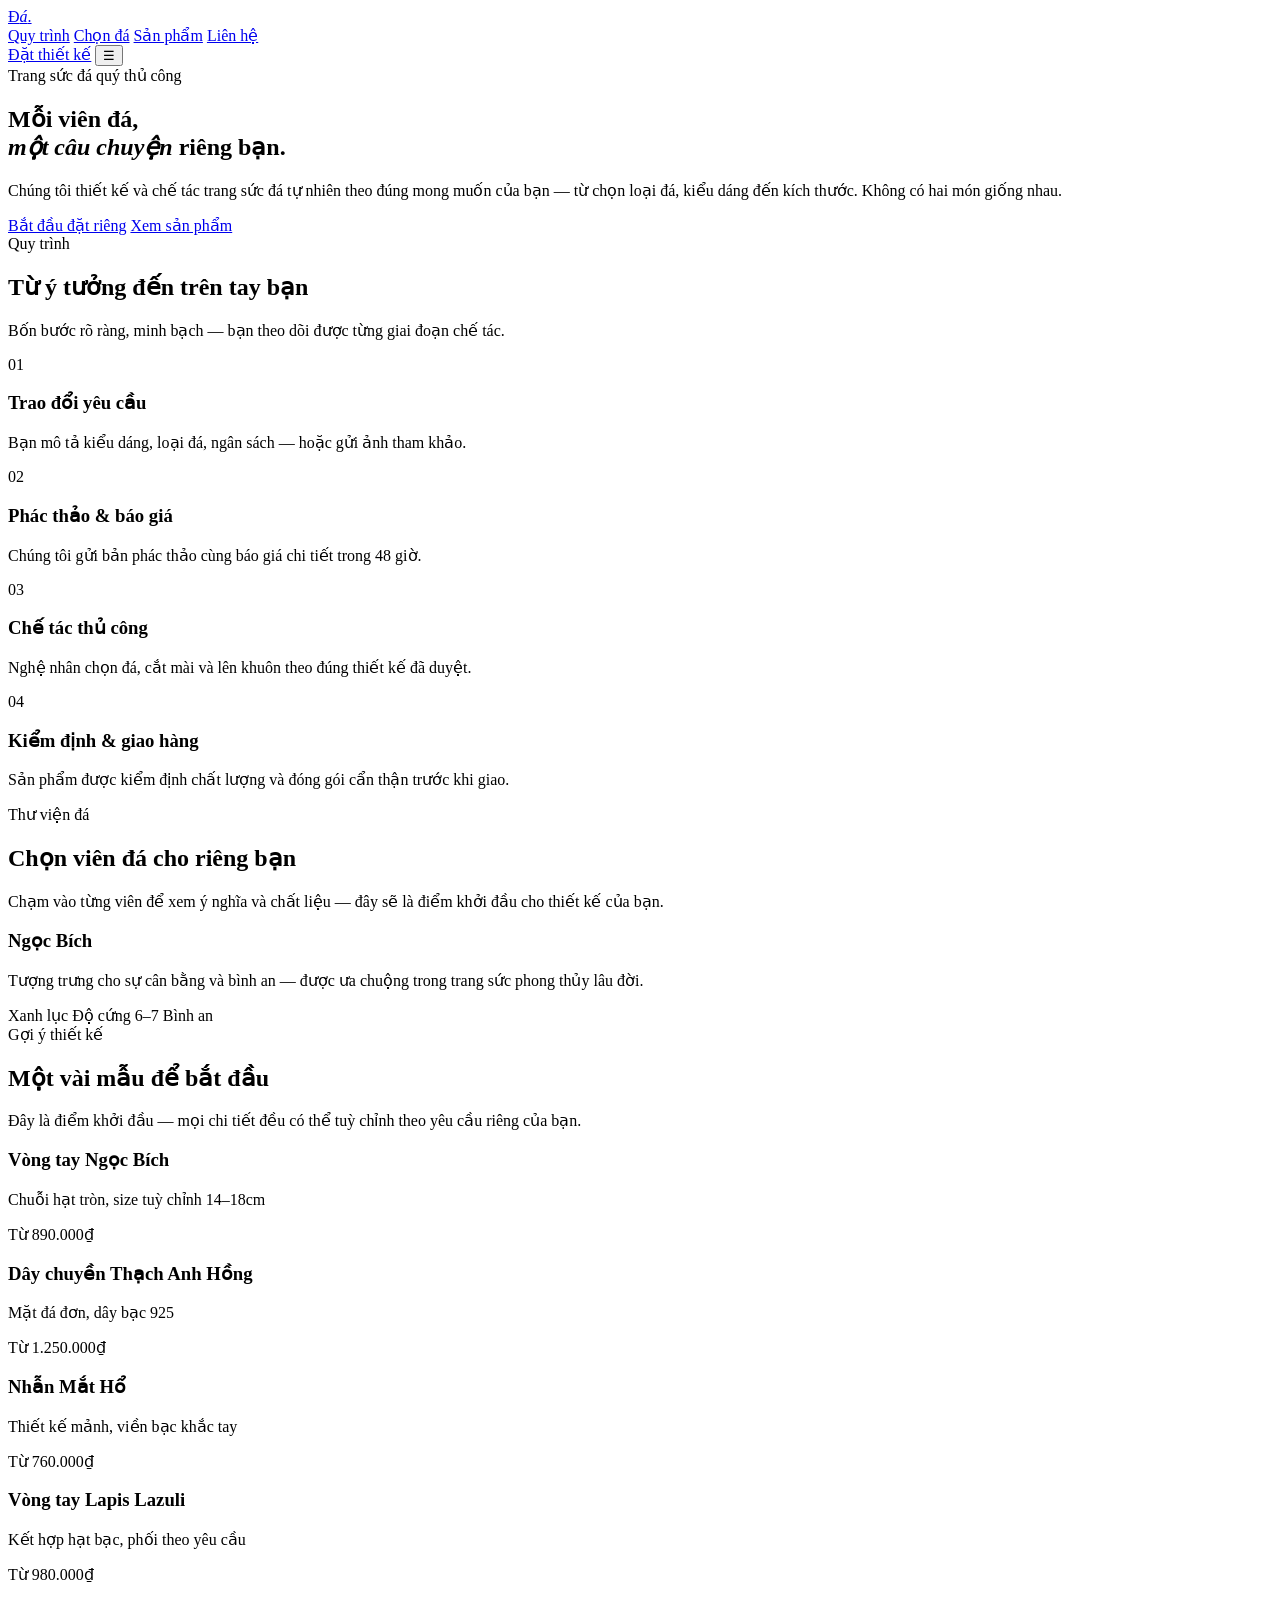
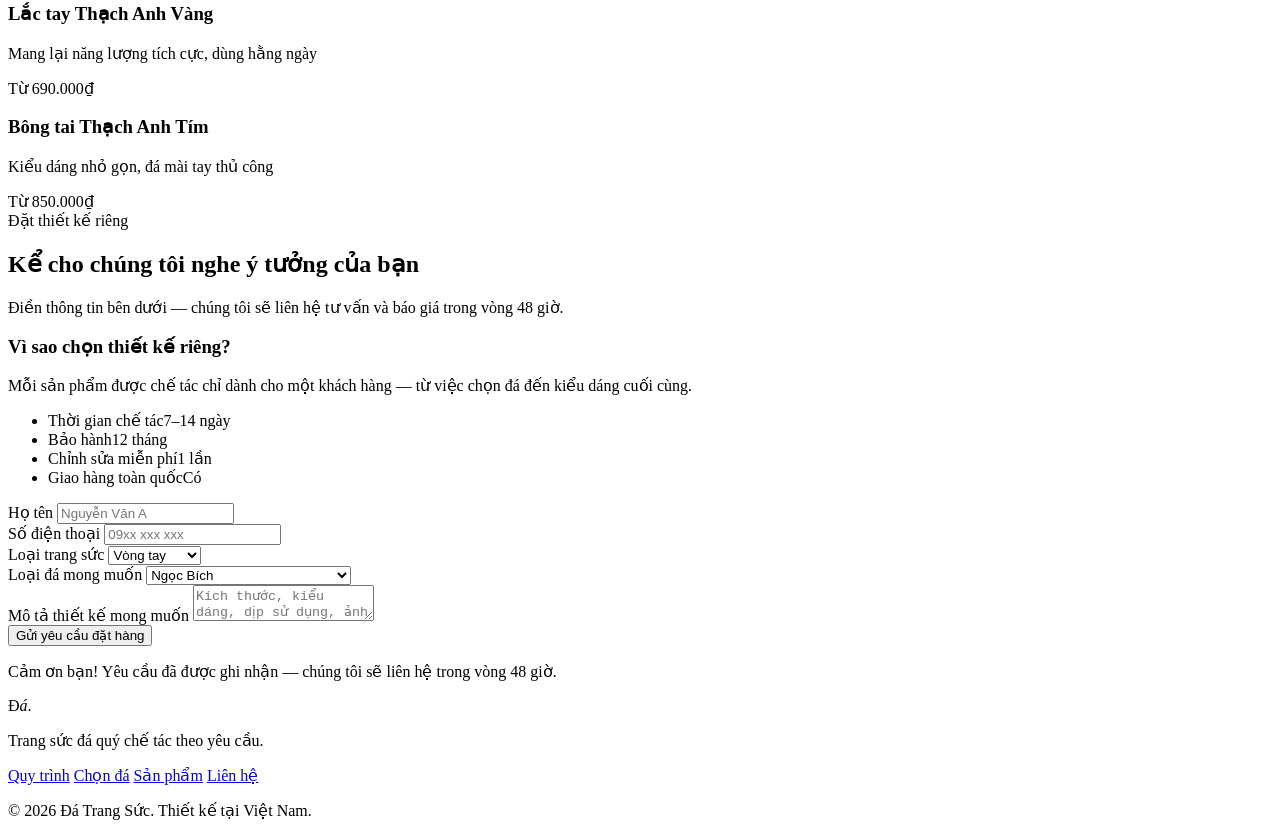
==== index.html @ 9702680a "Add files via upload" ====
<!DOCTYPE html>
<html lang="vi">
<head>
<meta charset="UTF-8">
<meta name="viewport" content="width=device-width, initial-scale=1.0">
<title>ĐÁ — Trang sức đá quý theo yêu cầu</title>
<link rel="preconnect" href="https://fonts.googleapis.com">
<link rel="preconnect" href="https://fonts.gstatic.com" crossorigin>
<link href="https://fonts.googleapis.com/css2?family=Fraunces:opsz,wght@9..144,300;9..144,400;9..144,500;9..144,600&family=Inter:wght@300;400;500;600&display=swap" rel="stylesheet">
<link rel="stylesheet" href="css/style.css">
</head>
<body>

<header>
  <nav>
    <a href="#top" class="logo">Đ<em>á</em>.</a>
    <div class="nav-links">
      <a href="#quy-trinh">Quy trình</a>
      <a href="#chon-da">Chọn đá</a>
      <a href="#san-pham">Sản phẩm</a>
      <a href="#dat-hang">Liên hệ</a>
    </div>
    <a href="#dat-hang" class="btn nav-cta">Đặt thiết kế</a>
    <button class="nav-toggle" aria-label="Menu">☰</button>
  </nav>
</header>

<main id="top">

  <section class="hero">
    <div class="wrap">
      <div>
        <span class="eyebrow">Trang sức đá quý thủ công</span>
        <h1>Mỗi viên đá,<br><em>một câu chuyện</em> riêng bạn.</h1>
        <p>Chúng tôi thiết kế và chế tác trang sức đá tự nhiên theo đúng mong muốn của bạn — từ chọn loại đá, kiểu dáng đến kích thước. Không có hai món giống nhau.</p>
        <div class="hero-actions">
          <a href="#dat-hang" class="btn">Bắt đầu đặt riêng</a>
          <a href="#san-pham" class="btn btn-outline">Xem sản phẩm</a>
        </div>
      </div>
      <div class="stone-cluster">
        <div class="stone s1"></div>
        <div class="stone s2"></div>
        <div class="stone s3"></div>
        <div class="stone s4"></div>
      </div>
    </div>
  </section>

  <section id="quy-trinh">
    <div class="wrap">
      <div class="section-head reveal">
        <span class="eyebrow">Quy trình</span>
        <h2>Từ ý tưởng đến trên tay bạn</h2>
        <p>Bốn bước rõ ràng, minh bạch — bạn theo dõi được từng giai đoạn chế tác.</p>
      </div>
      <div class="process-list reveal">
        <div class="process-item">
          <span class="process-num">01</span>
          <h3>Trao đổi yêu cầu</h3>
          <p>Bạn mô tả kiểu dáng, loại đá, ngân sách — hoặc gửi ảnh tham khảo.</p>
        </div>
        <div class="process-item">
          <span class="process-num">02</span>
          <h3>Phác thảo & báo giá</h3>
          <p>Chúng tôi gửi bản phác thảo cùng báo giá chi tiết trong 48 giờ.</p>
        </div>
        <div class="process-item">
          <span class="process-num">03</span>
          <h3>Chế tác thủ công</h3>
          <p>Nghệ nhân chọn đá, cắt mài và lên khuôn theo đúng thiết kế đã duyệt.</p>
        </div>
        <div class="process-item">
          <span class="process-num">04</span>
          <h3>Kiểm định & giao hàng</h3>
          <p>Sản phẩm được kiểm định chất lượng và đóng gói cẩn thận trước khi giao.</p>
        </div>
      </div>
    </div>
  </section>

  <section id="chon-da" class="selector-section">
    <div class="wrap">
      <div class="section-head reveal">
        <span class="eyebrow">Thư viện đá</span>
        <h2>Chọn viên đá cho riêng bạn</h2>
        <p>Chạm vào từng viên để xem ý nghĩa và chất liệu — đây sẽ là điểm khởi đầu cho thiết kế của bạn.</p>
      </div>
      <div class="selector-grid reveal">
        <div class="swatch-wrap">
          <div class="swatches" id="swatchList"></div>
        </div>
        <div class="stone-preview">
          <div class="preview-visual">
            <div class="preview-stone" id="previewStone"></div>
          </div>
          <h3 class="preview-name" id="previewName">Ngọc Bích</h3>
          <p class="preview-meaning" id="previewMeaning">Tượng trưng cho sự cân bằng và bình an — được ưa chuộng trong trang sức phong thủy lâu đời.</p>
          <div class="preview-tags" id="previewTags">
            <span class="tag">Xanh lục</span>
            <span class="tag">Độ cứng 6–7</span>
            <span class="tag">Bình an</span>
          </div>
        </div>
      </div>
    </div>
  </section>

  <section id="san-pham">
    <div class="wrap">
      <div class="section-head reveal">
        <span class="eyebrow">Gợi ý thiết kế</span>
        <h2>Một vài mẫu để bắt đầu</h2>
        <p>Đây là điểm khởi đầu — mọi chi tiết đều có thể tuỳ chỉnh theo yêu cầu riêng của bạn.</p>
      </div>
      <div class="product-grid reveal">
        <div class="product-card">
          <div class="product-visual p1"><div class="stone"></div></div>
          <div class="product-info">
            <h3>Vòng tay Ngọc Bích</h3>
            <p>Chuỗi hạt tròn, size tuỳ chỉnh 14–18cm</p>
            <div class="price">Từ 890.000₫</div>
          </div>
        </div>
        <div class="product-card">
          <div class="product-visual p2"><div class="stone"></div></div>
          <div class="product-info">
            <h3>Dây chuyền Thạch Anh Hồng</h3>
            <p>Mặt đá đơn, dây bạc 925</p>
            <div class="price">Từ 1.250.000₫</div>
          </div>
        </div>
        <div class="product-card">
          <div class="product-visual p3"><div class="stone"></div></div>
          <div class="product-info">
            <h3>Nhẫn Mắt Hổ</h3>
            <p>Thiết kế mảnh, viền bạc khắc tay</p>
            <div class="price">Từ 760.000₫</div>
          </div>
        </div>
        <div class="product-card">
          <div class="product-visual p4"><div class="stone"></div></div>
          <div class="product-info">
            <h3>Vòng tay Lapis Lazuli</h3>
            <p>Kết hợp hạt bạc, phối theo yêu cầu</p>
            <div class="price">Từ 980.000₫</div>
          </div>
        </div>
        <div class="product-card">
          <div class="product-visual p5"><div class="stone"></div></div>
          <div class="product-info">
            <h3>Lắc tay Thạch Anh Vàng</h3>
            <p>Mang lại năng lượng tích cực, dùng hằng ngày</p>
            <div class="price">Từ 690.000₫</div>
          </div>
        </div>
        <div class="product-card">
          <div class="product-visual p6"><div class="stone"></div></div>
          <div class="product-info">
            <h3>Bông tai Thạch Anh Tím</h3>
            <p>Kiểu dáng nhỏ gọn, đá mài tay thủ công</p>
            <div class="price">Từ 850.000₫</div>
          </div>
        </div>
      </div>
    </div>
  </section>

  <section id="dat-hang" class="order-section">
    <div class="wrap">
      <div class="section-head reveal">
        <span class="eyebrow">Đặt thiết kế riêng</span>
        <h2>Kể cho chúng tôi nghe ý tưởng của bạn</h2>
        <p>Điền thông tin bên dưới — chúng tôi sẽ liên hệ tư vấn và báo giá trong vòng 48 giờ.</p>
      </div>
      <div class="order-grid reveal">
        <div class="order-note">
          <h3>Vì sao chọn thiết kế riêng?</h3>
          <p>Mỗi sản phẩm được chế tác chỉ dành cho một khách hàng — từ việc chọn đá đến kiểu dáng cuối cùng.</p>
          <ul>
            <li><span>Thời gian chế tác</span><span>7–14 ngày</span></li>
            <li><span>Bảo hành</span><span>12 tháng</span></li>
            <li><span>Chỉnh sửa miễn phí</span><span>1 lần</span></li>
            <li><span>Giao hàng toàn quốc</span><span>Có</span></li>
          </ul>
        </div>
        <form id="orderForm">
          <div class="form-row">
            <div>
              <label for="name">Họ tên</label>
              <input type="text" id="name" placeholder="Nguyễn Văn A" required>
            </div>
            <div>
              <label for="phone">Số điện thoại</label>
              <input type="tel" id="phone" placeholder="09xx xxx xxx" required>
            </div>
          </div>
          <div class="form-row">
            <div>
              <label for="type">Loại trang sức</label>
              <select id="type">
                <option>Vòng tay</option>
                <option>Dây chuyền</option>
                <option>Nhẫn</option>
                <option>Bông tai</option>
                <option>Khác</option>
              </select>
            </div>
            <div>
              <label for="stone">Loại đá mong muốn</label>
              <select id="stone">
                <option>Ngọc Bích</option>
                <option>Thạch Anh Hồng</option>
                <option>Mắt Hổ</option>
                <option>Lapis Lazuli</option>
                <option>Thạch Anh Vàng</option>
                <option>Thạch Anh Tím</option>
                <option>Chưa chắc chắn — cần tư vấn</option>
              </select>
            </div>
          </div>
          <div>
            <label for="note">Mô tả thiết kế mong muốn</label>
            <textarea id="note" placeholder="Kích thước, kiểu dáng, dịp sử dụng, ảnh tham khảo (nếu có)..."></textarea>
          </div>
          <div class="form-submit">
            <button type="submit" class="btn">Gửi yêu cầu đặt hàng</button>
            <p class="form-success" id="formSuccess">Cảm ơn bạn! Yêu cầu đã được ghi nhận — chúng tôi sẽ liên hệ trong vòng 48 giờ.</p>
          </div>
        </form>
      </div>
    </div>
  </section>

</main>

<footer>
  <div class="wrap footer-grid">
    <div>
      <p class="logo" style="margin-bottom:8px;">Đ<em>á</em>.</p>
      <p>Trang sức đá quý chế tác theo yêu cầu.</p>
    </div>
    <div class="footer-links">
      <a href="#quy-trinh">Quy trình</a>
      <a href="#chon-da">Chọn đá</a>
      <a href="#san-pham">Sản phẩm</a>
      <a href="#dat-hang">Liên hệ</a>
    </div>
    <p>© 2026 Đá Trang Sức. Thiết kế tại Việt Nam.</p>
  </div>
</footer>

<script src="js/script.js"></script>
</body>
</html>
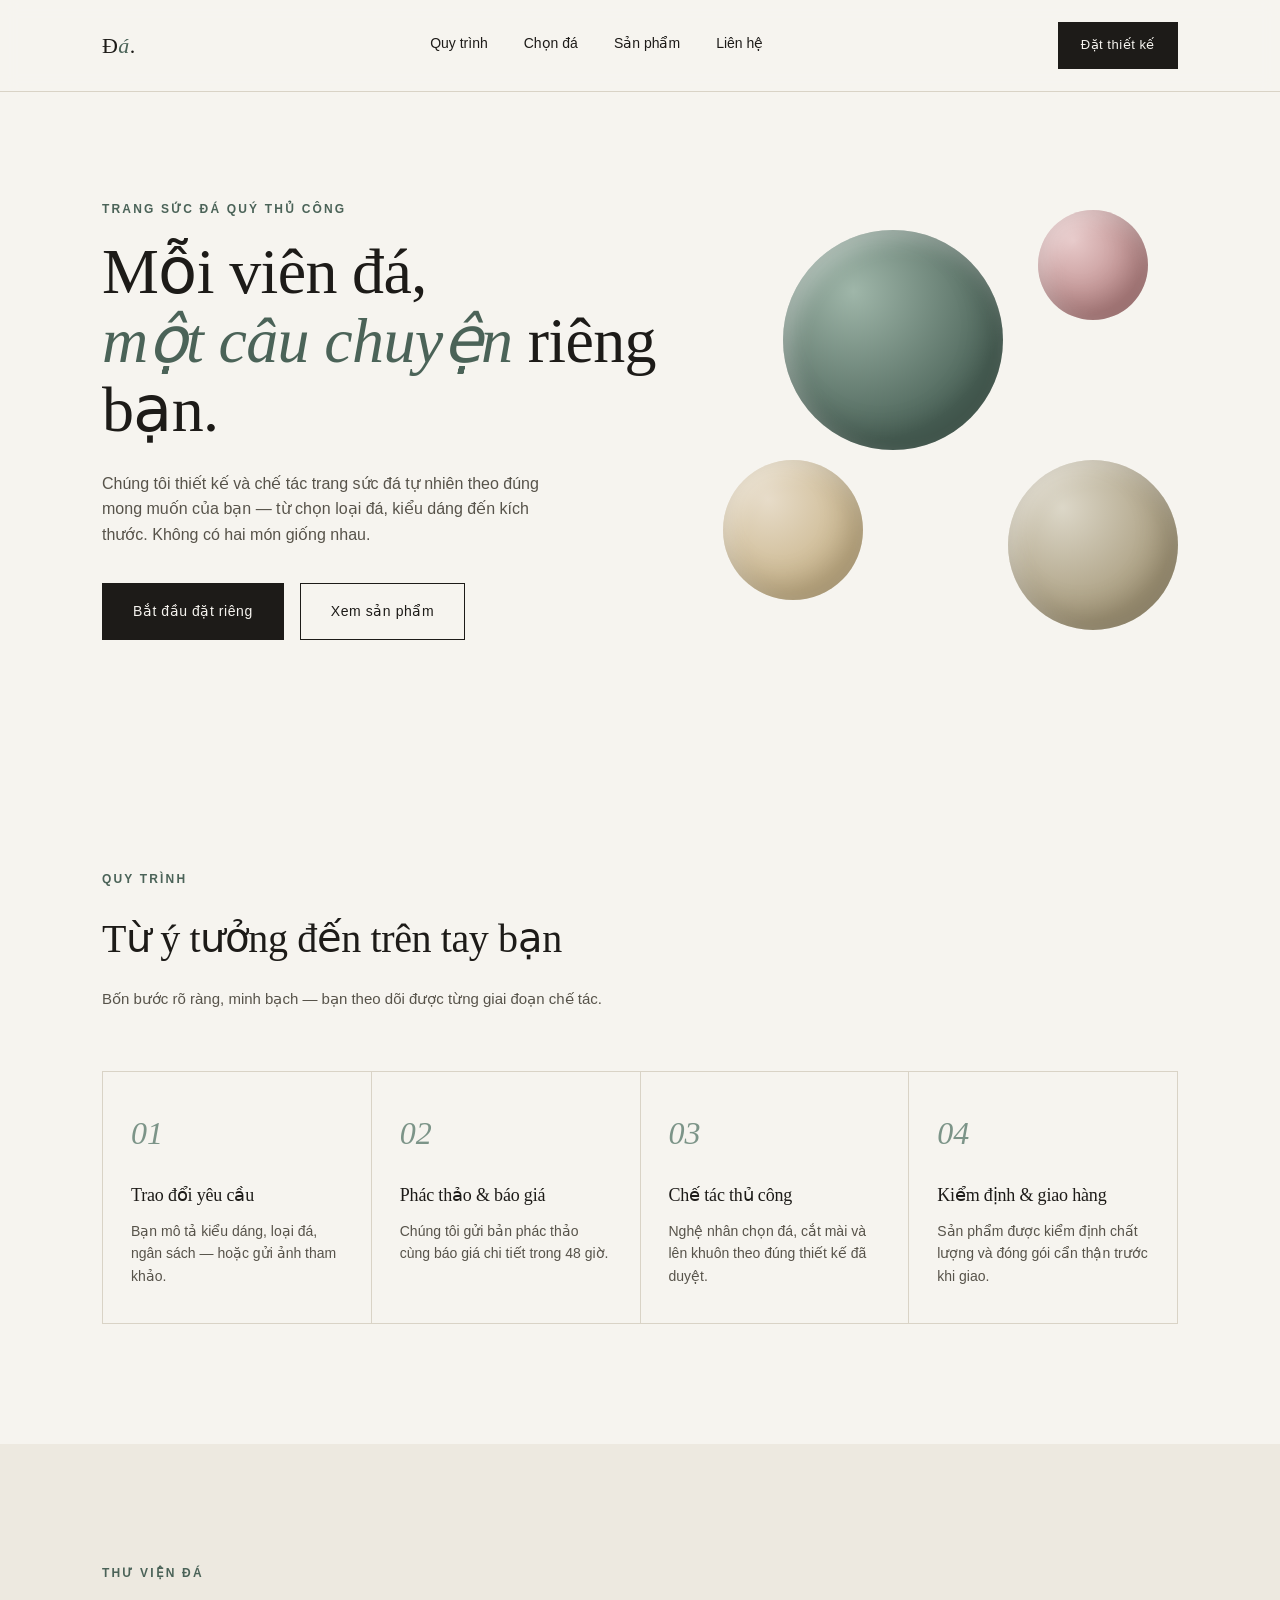
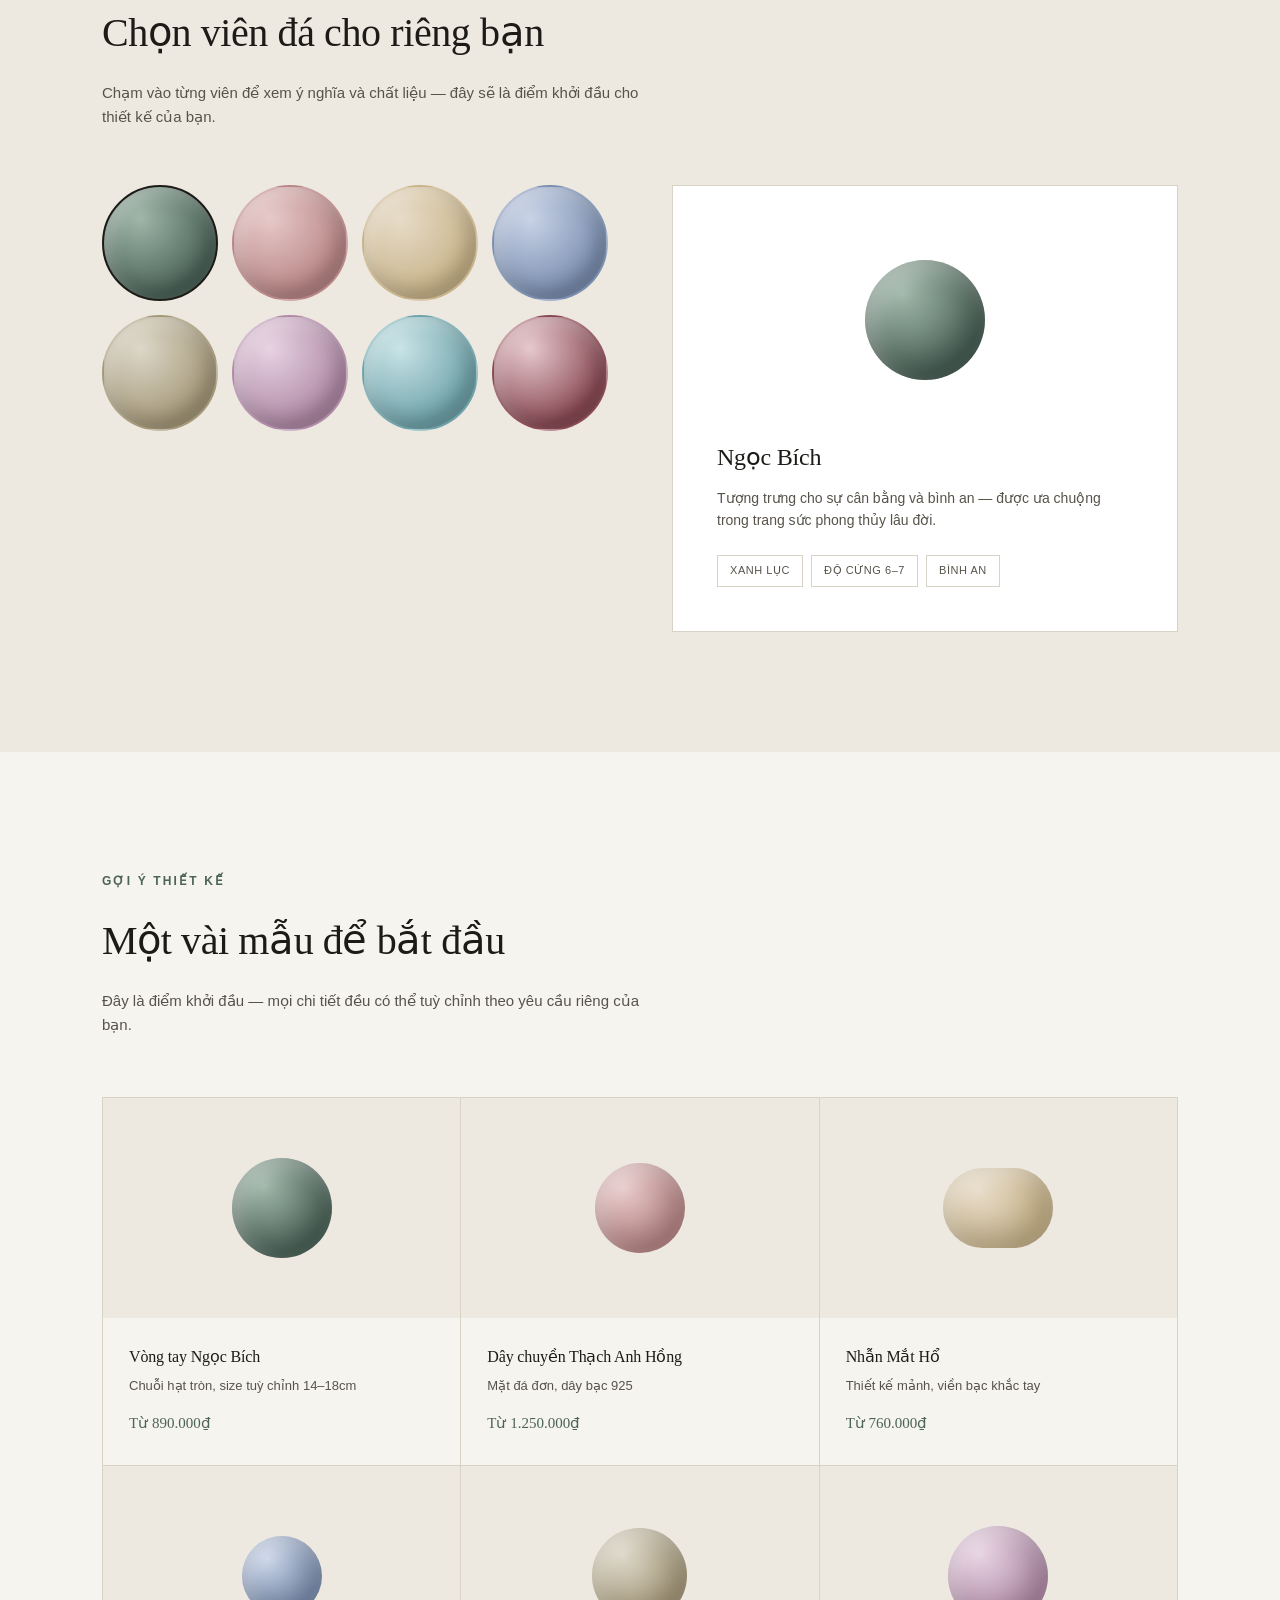
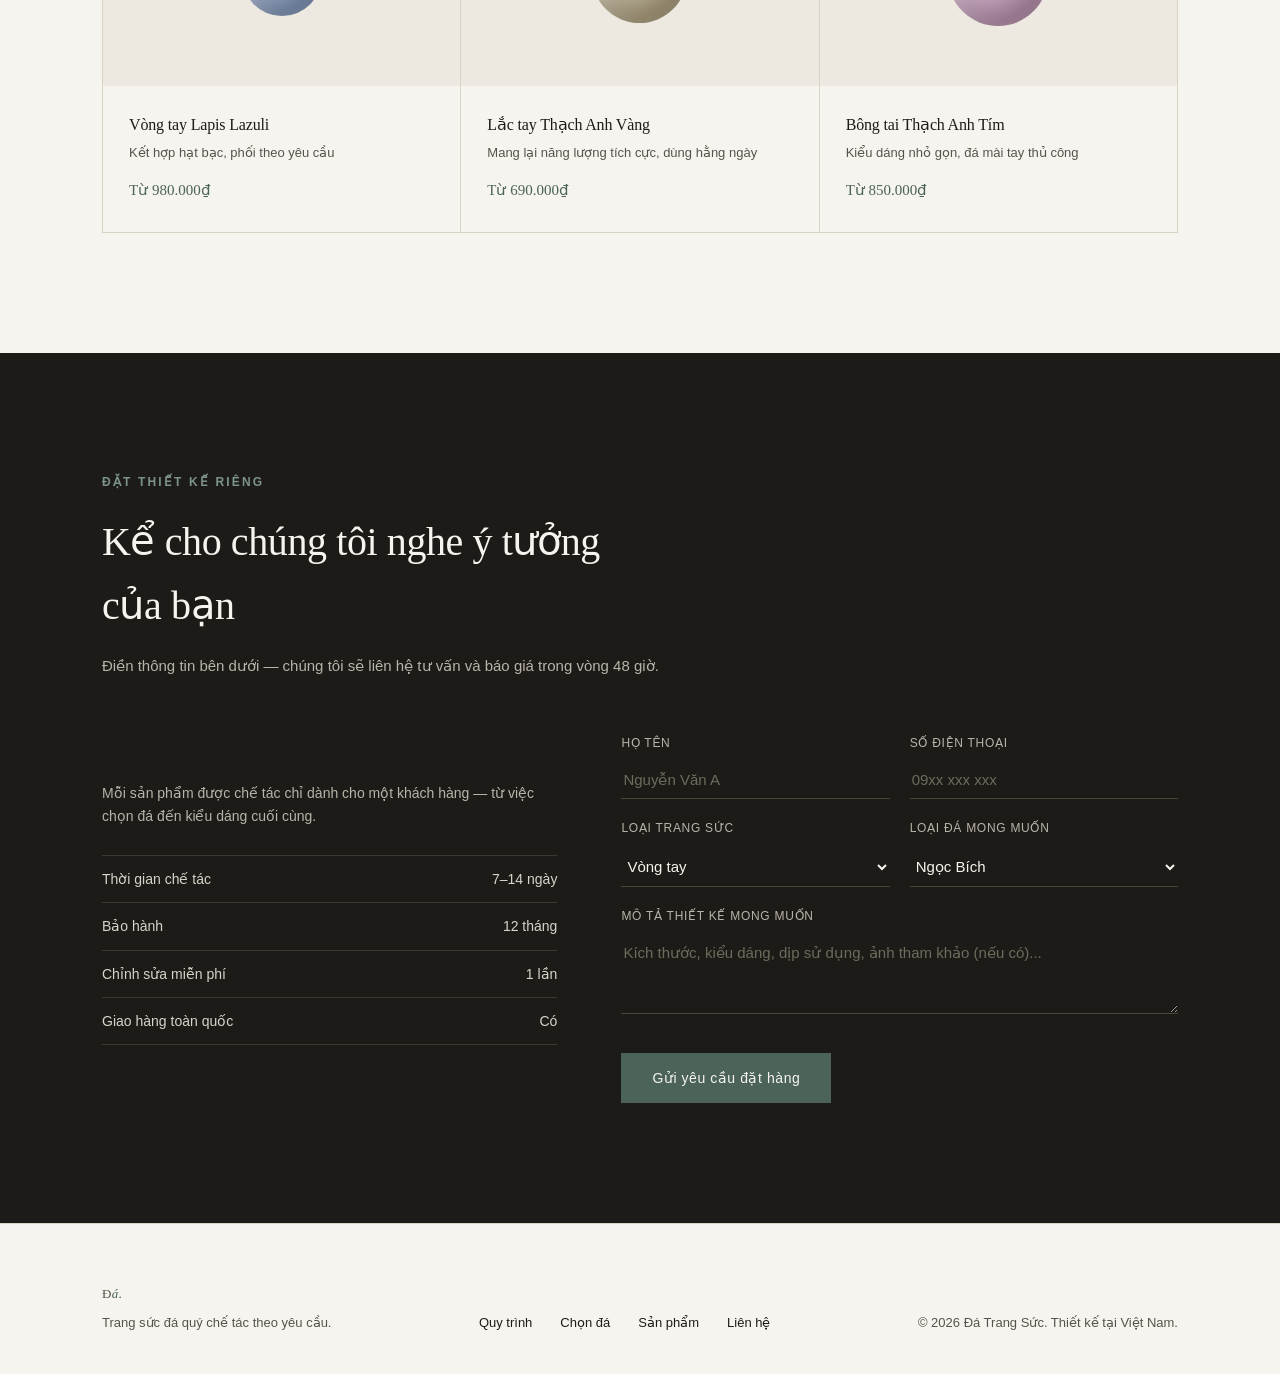
==== commit 54a3e233: "Update index.html" ====
--- a/index.html
+++ b/index.html
@@ -7,7 +7,7 @@
 <link rel="preconnect" href="https://fonts.googleapis.com">
 <link rel="preconnect" href="https://fonts.gstatic.com" crossorigin>
 <link href="https://fonts.googleapis.com/css2?family=Fraunces:opsz,wght@9..144,300;9..144,400;9..144,500;9..144,600&family=Inter:wght@300;400;500;600&display=swap" rel="stylesheet">
-<link rel="stylesheet" href="css/style.css">
+<link rel="stylesheet" href="style.css">
 </head>
 <body>
 
@@ -250,6 +250,6 @@
   </div>
 </footer>
 
-<script src="js/script.js"></script>
+<script src="script.js"></script>
 </body>
 </html>
--- a/style.css
+++ b/style.css
@@ -0,0 +1,268 @@
+  :root{
+    --bone:#F6F4EF;
+    --bone-deep:#EDE9E0;
+    --ink:#1D1B18;
+    --ink-soft:#57534A;
+    --jade:#4B6358;
+    --jade-soft:#7C9488;
+    --line:#D9D3C6;
+    --white:#FFFFFF;
+    --radius:2px;
+  }
+
+  *{margin:0;padding:0;box-sizing:border-box;}
+  html{scroll-behavior:smooth;}
+  body{
+    background:var(--bone);
+    color:var(--ink);
+    font-family:'Inter',sans-serif;
+    font-weight:400;
+    line-height:1.6;
+    -webkit-font-smoothing:antialiased;
+  }
+  h1,h2,h3,.display{
+    font-family:'Fraunces',serif;
+    font-weight:500;
+    letter-spacing:-0.01em;
+    color:var(--ink);
+  }
+  a{color:inherit;text-decoration:none;}
+  img{max-width:100%;display:block;}
+  .wrap{max-width:1140px;margin:0 auto;padding:0 32px;}
+  section{padding:120px 0;}
+  .eyebrow{
+    font-family:'Inter',sans-serif;
+    font-size:12px;
+    letter-spacing:0.18em;
+    text-transform:uppercase;
+    color:var(--jade);
+    font-weight:600;
+    margin-bottom:18px;
+    display:block;
+  }
+  .btn{
+    display:inline-flex;
+    align-items:center;
+    gap:10px;
+    padding:16px 30px;
+    background:var(--ink);
+    color:var(--bone);
+    font-size:14px;
+    letter-spacing:0.04em;
+    border:1px solid var(--ink);
+    cursor:pointer;
+    transition:background .25s ease, color .25s ease;
+  }
+  .btn:hover{background:transparent;color:var(--ink);}
+  .btn-outline{
+    background:transparent;
+    color:var(--ink);
+    border:1px solid var(--ink);
+  }
+  .btn-outline:hover{background:var(--ink);color:var(--bone);}
+  :focus-visible{outline:2px solid var(--jade);outline-offset:3px;}
+
+  /* NAV */
+  header{
+    position:fixed;top:0;left:0;right:0;z-index:100;
+    background:rgba(246,244,239,0.88);
+    backdrop-filter:blur(8px);
+    border-bottom:1px solid var(--line);
+  }
+  nav{
+    display:flex;align-items:center;justify-content:space-between;
+    padding:22px 32px;max-width:1140px;margin:0 auto;
+  }
+  .logo{font-family:'Fraunces',serif;font-size:22px;letter-spacing:0.02em;}
+  .logo em{font-style:italic;color:var(--jade);}
+  .nav-links{display:flex;gap:36px;font-size:14px;}
+  .nav-links a{position:relative;padding-bottom:4px;}
+  .nav-links a::after{
+    content:'';position:absolute;left:0;bottom:0;width:0;height:1px;
+    background:var(--jade);transition:width .25s ease;
+  }
+  .nav-links a:hover::after{width:100%;}
+  .nav-cta{font-size:13px;padding:12px 22px;}
+  .nav-toggle{display:none;background:none;border:none;font-size:22px;cursor:pointer;color:var(--ink);}
+
+  /* HERO */
+  .hero{
+    padding:200px 0 110px;
+    position:relative;
+    overflow:hidden;
+  }
+  .hero .wrap{
+    display:grid;grid-template-columns:1.1fr 0.9fr;gap:64px;align-items:center;
+  }
+  .hero h1{
+    font-size:clamp(38px,5vw,64px);
+    line-height:1.08;
+    margin-bottom:26px;
+  }
+  .hero h1 em{font-style:italic;color:var(--jade);}
+  .hero p{
+    max-width:440px;color:var(--ink-soft);font-size:16px;margin-bottom:36px;
+  }
+  .hero-actions{display:flex;gap:16px;flex-wrap:wrap;}
+
+  .stone-cluster{
+    position:relative;height:420px;display:flex;align-items:center;justify-content:center;
+  }
+  .stone{
+    position:absolute;border-radius:50%;
+    box-shadow:inset -12px -14px 30px rgba(0,0,0,0.18), inset 8px 10px 20px rgba(255,255,255,0.35);
+  }
+  .s1{width:220px;height:220px;background:radial-gradient(circle at 32% 28%, #9FB6A9, #4B6358 70%);top:20px;left:60px;animation:float 7s ease-in-out infinite;}
+  .s2{width:140px;height:140px;background:radial-gradient(circle at 32% 28%, #E7DCC9, #C9B48A 70%);bottom:30px;left:0;animation:float 8s ease-in-out infinite 1s;}
+  .s3{width:110px;height:110px;background:radial-gradient(circle at 32% 28%, #E7C9C9, #B98686 70%);top:0;right:30px;animation:float 6s ease-in-out infinite .5s;}
+  .s4{width:170px;height:170px;background:radial-gradient(circle at 32% 28%, #DCD7C8, #A6997A 70%);bottom:0;right:0;animation:float 9s ease-in-out infinite 1.5s;}
+  @keyframes float{
+    0%,100%{transform:translateY(0px);}
+    50%{transform:translateY(-14px);}
+  }
+  @media (prefers-reduced-motion: reduce){
+    .stone{animation:none;}
+    html{scroll-behavior:auto;}
+  }
+
+  /* PROCESS */
+  .process-list{
+    display:grid;grid-template-columns:repeat(4,1fr);gap:1px;
+    background:var(--line);border:1px solid var(--line);margin-top:60px;
+  }
+  .process-item{background:var(--bone);padding:36px 28px;}
+  .process-num{
+    font-family:'Fraunces',serif;font-style:italic;font-size:32px;color:var(--jade-soft);
+    display:block;margin-bottom:22px;
+  }
+  .process-item h3{font-size:18px;margin-bottom:10px;font-weight:500;}
+  .process-item p{font-size:14px;color:var(--ink-soft);}
+
+  .section-head{max-width:560px;}
+  .section-head h2{font-size:clamp(28px,3.4vw,40px);margin-bottom:16px;}
+  .section-head p{color:var(--ink-soft);font-size:15px;}
+
+  /* STONE SELECTOR — signature element */
+  .selector-section{background:var(--bone-deep);}
+  .selector-grid{
+    display:grid;grid-template-columns:1fr 1fr;gap:64px;margin-top:56px;align-items:start;
+  }
+  .swatches{display:grid;grid-template-columns:repeat(4,1fr);gap:14px;}
+  .swatch{
+    aspect-ratio:1;border-radius:50%;cursor:pointer;border:2px solid transparent;
+    box-shadow:inset -8px -10px 18px rgba(0,0,0,0.2), inset 6px 8px 16px rgba(255,255,255,0.3);
+    transition:transform .2s ease, border-color .2s ease;
+    position:relative;
+  }
+  .swatch:hover{transform:translateY(-4px);}
+  .swatch.active{border-color:var(--ink);}
+  .swatch-label{
+    text-align:center;font-size:12px;margin-top:10px;color:var(--ink-soft);
+  }
+  .swatch-wrap{display:flex;flex-direction:column;}
+
+  .stone-preview{
+    background:var(--white);border:1px solid var(--line);padding:44px;
+  }
+  .preview-visual{
+    width:100%;height:180px;display:flex;align-items:center;justify-content:center;margin-bottom:28px;
+  }
+  .preview-stone{
+    width:120px;height:120px;border-radius:50%;
+    box-shadow:inset -14px -16px 30px rgba(0,0,0,0.22), inset 10px 12px 22px rgba(255,255,255,0.35);
+    transition:background 0.4s ease;
+  }
+  .preview-name{font-family:'Fraunces',serif;font-size:24px;margin-bottom:10px;}
+  .preview-meaning{color:var(--ink-soft);font-size:14px;margin-bottom:24px;}
+  .preview-tags{display:flex;gap:8px;flex-wrap:wrap;}
+  .tag{
+    font-size:11px;letter-spacing:0.05em;text-transform:uppercase;
+    border:1px solid var(--line);padding:6px 12px;color:var(--ink-soft);
+  }
+
+  /* PRODUCTS */
+  .product-grid{
+    display:grid;grid-template-columns:repeat(3,1fr);gap:1px;
+    background:var(--line);border:1px solid var(--line);margin-top:60px;
+  }
+  .product-card{background:var(--bone);padding:0;overflow:hidden;}
+  .product-visual{
+    height:220px;display:flex;align-items:center;justify-content:center;
+    background:var(--bone-deep);position:relative;
+  }
+  .product-visual .stone{position:static;}
+  .p1 .stone{width:100px;height:100px;background:radial-gradient(circle at 32% 28%, #9FB6A9, #4B6358 70%);}
+  .p2 .stone{width:90px;height:90px;background:radial-gradient(circle at 32% 28%, #E7C9C9, #B98686 70%);}
+  .p3 .stone{width:110px;height:80px;border-radius:50px;background:radial-gradient(circle at 32% 28%, #E7DCC9, #C9B48A 70%);}
+  .p4 .stone{width:80px;height:80px;background:radial-gradient(circle at 32% 28%, #C9D3E7, #7B8FB0 70%);}
+  .p5 .stone{width:95px;height:95px;background:radial-gradient(circle at 32% 28%, #DCD7C8, #A6997A 70%);}
+  .p6 .stone{width:100px;height:100px;background:radial-gradient(circle at 32% 28%, #E7D3E3, #B08AA6 70%);}
+  .product-info{padding:26px 26px 30px;}
+  .product-info h3{font-size:16px;font-weight:500;margin-bottom:6px;}
+  .product-info p{font-size:13px;color:var(--ink-soft);}
+  .product-info .price{margin-top:14px;font-family:'Fraunces',serif;font-size:15px;color:var(--jade);}
+
+  /* ORDER FORM */
+  .order-section{background:var(--ink);color:var(--bone);}
+  .order-section .eyebrow{color:var(--jade-soft);}
+  .order-section .section-head h2{color:var(--bone);}
+  .order-section .section-head p{color:#B9B4A9;}
+  .order-grid{display:grid;grid-template-columns:0.9fr 1.1fr;gap:64px;margin-top:56px;}
+  .order-note h3{font-size:20px;font-weight:500;margin-bottom:16px;}
+  .order-note p{color:#B9B4A9;font-size:14px;margin-bottom:28px;}
+  .order-note ul{list-style:none;}
+  .order-note li{
+    font-size:14px;color:#D8D4C9;padding:12px 0;border-top:1px solid #3A382F;
+    display:flex;justify-content:space-between;
+  }
+  .order-note li:last-child{border-bottom:1px solid #3A382F;}
+
+  form{display:flex;flex-direction:column;gap:20px;}
+  .form-row{display:grid;grid-template-columns:1fr 1fr;gap:20px;}
+  label{
+    font-size:12px;letter-spacing:0.06em;text-transform:uppercase;color:#B9B4A9;
+    display:block;margin-bottom:8px;
+  }
+  input,select,textarea{
+    width:100%;background:transparent;border:none;border-bottom:1px solid #4A4738;
+    color:var(--bone);font-family:'Inter',sans-serif;font-size:15px;padding:10px 2px;
+    transition:border-color .2s ease;
+  }
+  input::placeholder,textarea::placeholder{color:#6E6B5C;}
+  input:focus,select:focus,textarea:focus{border-color:var(--jade-soft);}
+  select option{background:var(--ink);color:var(--bone);}
+  textarea{resize:vertical;min-height:80px;}
+  .form-submit{margin-top:12px;}
+  .order-section .btn{background:var(--jade);border-color:var(--jade);color:var(--bone);}
+  .order-section .btn:hover{background:transparent;color:var(--jade-soft);border-color:var(--jade-soft);}
+  .form-success{
+    display:none;padding:16px 0;font-size:14px;color:var(--jade-soft);
+  }
+  .form-success.show{display:block;}
+
+  /* FOOTER */
+  footer{padding:60px 0 40px;border-top:1px solid var(--line);}
+  .footer-grid{display:flex;justify-content:space-between;align-items:flex-end;flex-wrap:wrap;gap:24px;}
+  .footer-grid p{font-size:13px;color:var(--ink-soft);}
+  .footer-links{display:flex;gap:28px;font-size:13px;}
+
+  .reveal{opacity:0;transform:translateY(16px);transition:opacity .6s ease, transform .6s ease;}
+  .reveal.in{opacity:1;transform:translateY(0);}
+
+  @media (max-width:860px){
+    .nav-links{display:none;}
+    .nav-toggle{display:block;}
+    .hero .wrap{grid-template-columns:1fr;}
+    .stone-cluster{height:280px;order:-1;}
+    .process-list{grid-template-columns:1fr 1fr;}
+    .selector-grid{grid-template-columns:1fr;}
+    .product-grid{grid-template-columns:1fr 1fr;}
+    .order-grid{grid-template-columns:1fr;}
+    .form-row{grid-template-columns:1fr;}
+    section{padding:80px 0;}
+  }
+  @media (max-width:520px){
+    .process-list{grid-template-columns:1fr;}
+    .product-grid{grid-template-columns:1fr;}
+    .swatches{grid-template-columns:repeat(3,1fr);}
+  }
